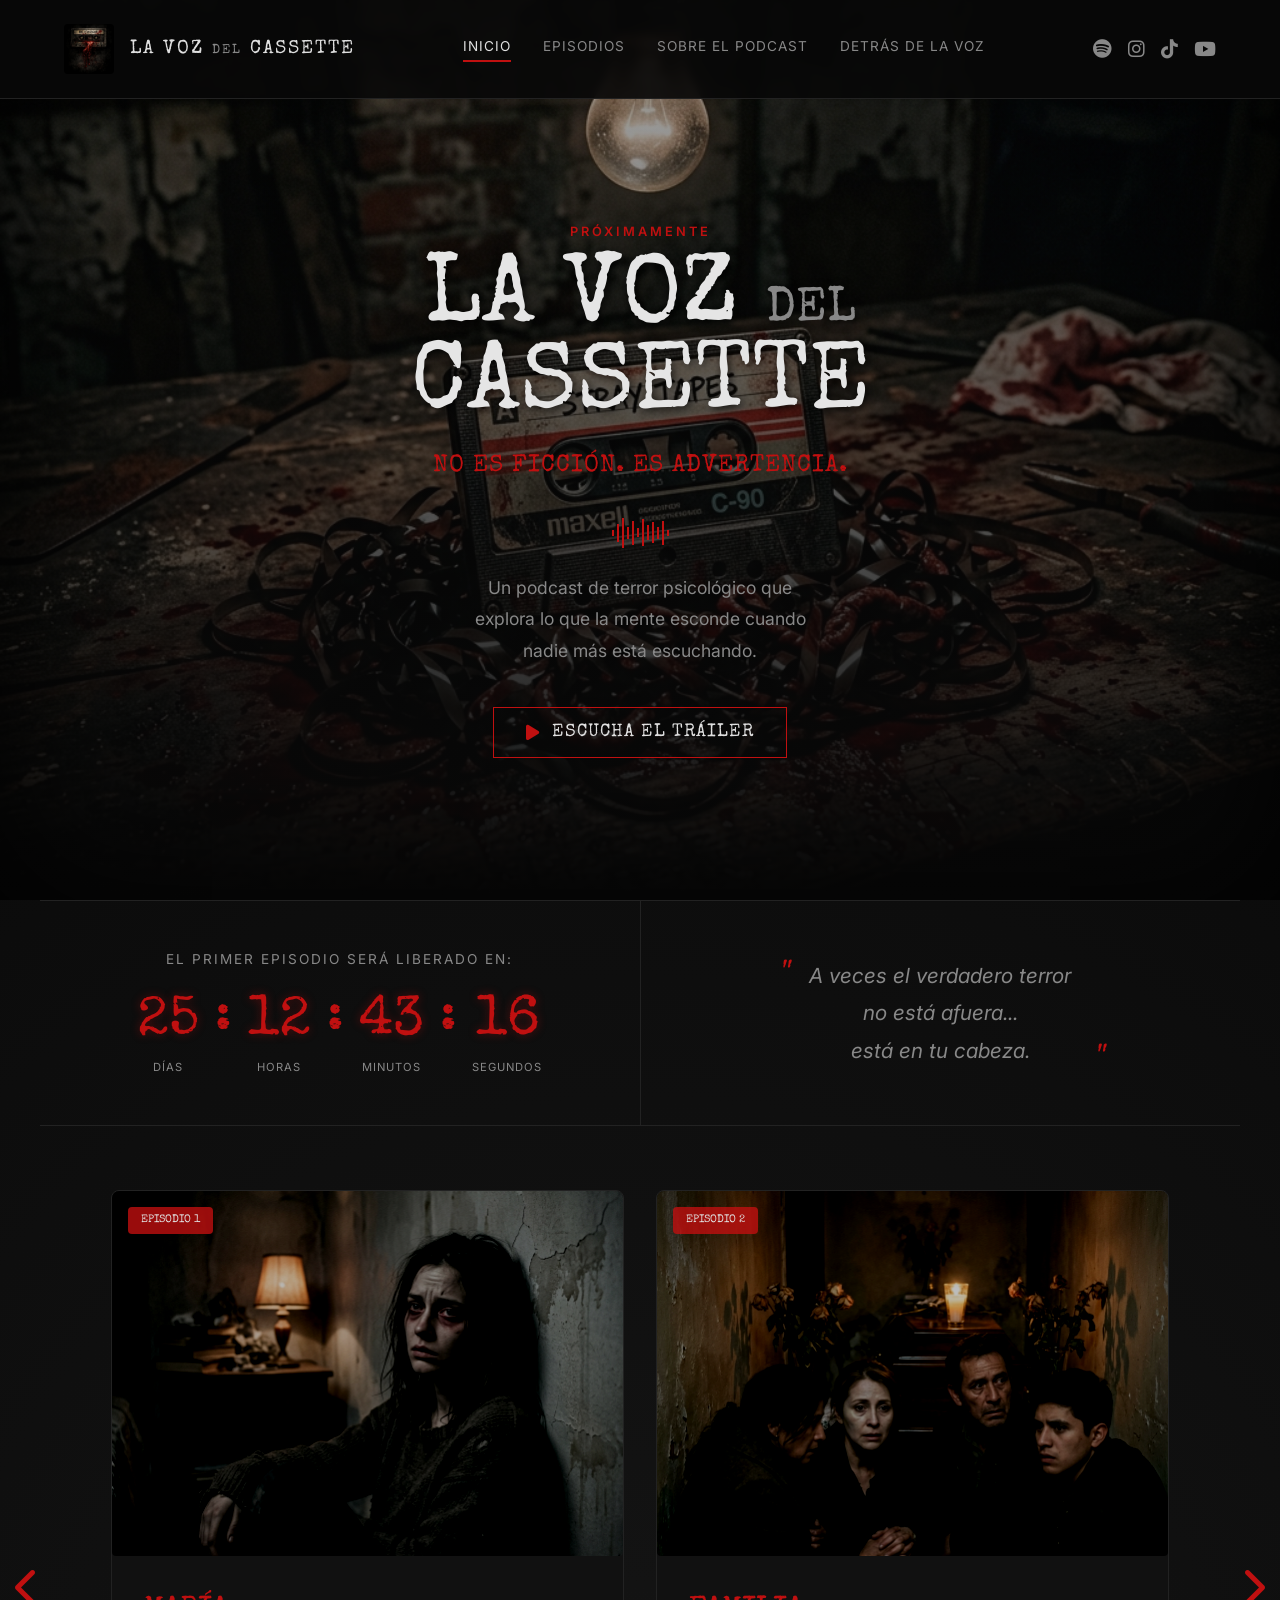
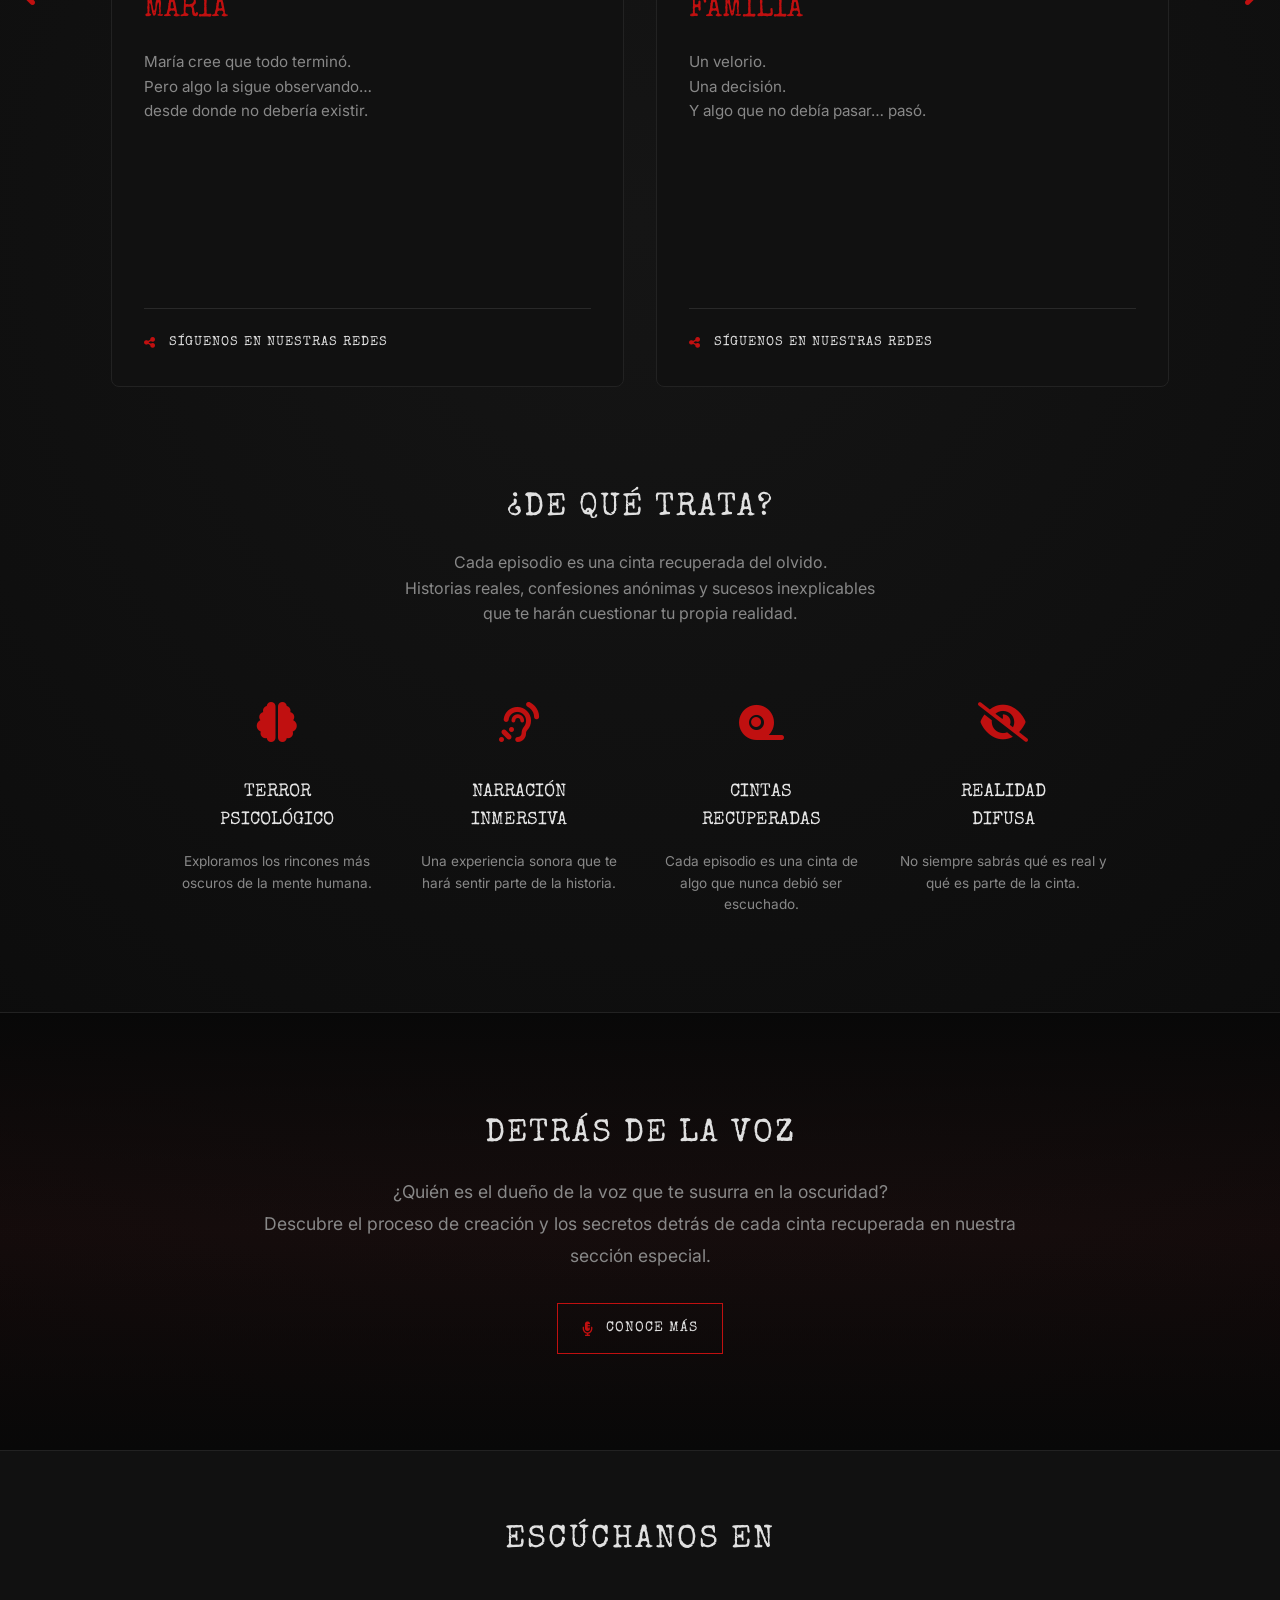
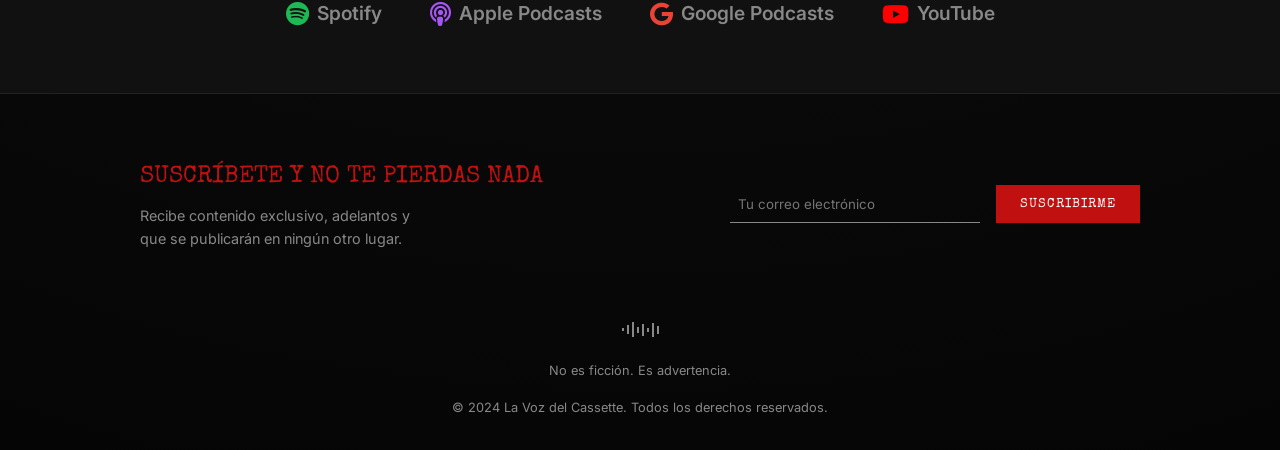
==== index.html @ a298f51f "Add files via upload" ====
<!DOCTYPE html>
<html lang="es">
<head>
    <meta charset="UTF-8">
    <meta name="viewport" content="width=device-width, initial-scale=1.0">
    <title>La Voz del Cassette | Podcast de Terror</title>
    <meta name="description" content="Un podcast de terror psicológico que explora lo que la mente esconde cuando nadie más está escuchando. No es ficción. Es advertencia.">
    <!-- Fonts -->
    <link rel="preconnect" href="https://fonts.googleapis.com">
    <link rel="preconnect" href="https://fonts.gstatic.com" crossorigin>
    <link href="https://fonts.googleapis.com/css2?family=Inter:wght@300;400;600&family=Special+Elite&display=swap" rel="stylesheet">
    <!-- Icons -->
    <link rel="stylesheet" href="https://cdnjs.cloudflare.com/ajax/libs/font-awesome/6.4.0/css/all.min.css">
    <!-- CSS -->
    <link rel="stylesheet" href="styles.css">
</head>
<body>

    <header class="navbar">
        <div class="logo">
            <a href="index.html" class="logo-link">
                <img src="assets/images/logo_cassette.jpg" alt="La Voz del Cassette Icon" class="logo-image">
                <div class="logo-text">
                    <h1>LA VOZ <span>DEL</span> CASSETTE</h1>
                </div>
            </a>
        </div>
        
        <nav class="nav-links">
            <a href="index.html" class="active">INICIO</a>
            <a href="episodios.html">EPISODIOS</a>
            <a href="sobre-el-podcast.html">SOBRE EL PODCAST</a>
            <a href="detras-de-la-voz.html">DETRÁS DE LA VOZ</a>
        </nav>

        <div class="menu-toggle" id="mobile-menu">
            <i class="fa-solid fa-bars"></i>
        </div>

        <div class="social-icons">
            <a href="#"><i class="fa-brands fa-spotify"></i></a>
            <a href="#"><i class="fa-brands fa-instagram"></i></a>
            <a href="#"><i class="fa-brands fa-tiktok"></i></a>
            <a href="#"><i class="fa-brands fa-youtube"></i></a>
        </div>
    </header>

    <main>
        <section id="inicio" class="hero">
            <div class="hero-content">
                <span class="proximamente">PRÓXIMAMENTE</span>
                <h2 class="hero-title">LA VOZ <span>DEL</span><br>CASSETTE</h2>
                <h3 class="hero-subtitle">No es ficción. Es advertencia.</h3>
                <div class="audio-wave">
                    <span></span><span></span><span></span><span></span><span></span><span></span><span></span><span></span><span></span><span></span><span></span><span></span>
                </div>
                <p class="hero-desc">Un podcast de terror psicológico que<br>explora lo que la mente esconde cuando<br>nadie más está escuchando.</p>
                <button class="cta-btn primary-btn">
                    <i class="fa-solid fa-play"></i> ESCUCHA EL TRÁILER
                </button>
            </div>
        </section>

        <section id="countdown" class="info-band">
            <div class="countdown-container">
                <h4>EL PRIMER EPISODIO SERÁ LIBERADO EN:</h4>
                <div class="timer" id="timer">
                    <div class="time-box">
                        <span id="days">25</span>
                        <label>DÍAS</label>
                    </div>
                    <span class="colon">:</span>
                    <div class="time-box">
                        <span id="hours">12</span>
                        <label>HORAS</label>
                    </div>
                    <span class="colon">:</span>
                    <div class="time-box">
                        <span id="minutes">43</span>
                        <label>MINUTOS</label>
                    </div>
                    <span class="colon">:</span>
                    <div class="time-box">
                        <span id="seconds">19</span>
                        <label>SEGUNDOS</label>
                    </div>
                </div>
            </div>
            <div class="quote-container">
                <blockquote>
                    <span class="quote-mark open">"</span>
                    A veces el verdadero terror<br>no está afuera...<br>está en tu cabeza.
                    <span class="quote-mark close">"</span>
                </blockquote>
            </div>
        </section>

        <section id="episodios" class="episodes-navigation-wrapper" style="position: relative; max-width: 1250px; margin: 4rem auto; padding: 0 4rem;">
            <!-- Flecha Izquierda -->
            <button class="nav-arrow left" style="position: absolute; left: 0; top: 50%; transform: translateY(-50%); background: transparent; border: none; color: var(--accent-red); font-size: 2.5rem; cursor: pointer; z-index: 10; transition: color 0.3s ease;">
                <i class="fa-solid fa-chevron-left"></i>
            </button>

            <div class="episodes-showcase" style="display: grid; grid-template-columns: repeat(2, 1fr); gap: 2rem; width: 100%;">
                <!-- Episodio 1 -->
                <div class="episode-card-index" style="background: var(--bg-panel); border: 1px solid var(--border-color); border-radius: 8px; overflow: hidden; display: flex; flex-direction: column; transition: all 0.3s ease;">
                    <div class="story-image" style="height: 300px; width: 100%; position: relative;">
                        <img src="assets/images/maria.png" alt="María - Episodio 1" style="width: 100%; height: 100%; object-fit: cover;">
                        <div style="position: absolute; top: 1rem; left: 1rem; background: rgba(192, 16, 16, 0.8); padding: 0.3rem 0.8rem; border-radius: 4px; font-size: 0.7rem; font-family: var(--font-heading);">EPISODIO 1</div>
                    </div>
                    <div class="story-text" style="padding: 2rem; flex-grow: 1; display: flex; flex-direction: column;">
                        <h3 style="color: var(--accent-red); font-size: 1.8rem; margin-bottom: 1rem;">MARÍA</h3>
                        <p style="color: var(--text-muted); font-size: 0.95rem; line-height: 1.6; margin-bottom: 2rem;">María cree que todo terminó.<br>Pero algo la sigue observando…<br>desde donde no debería existir.</p>
                        
                        <div style="margin-top: auto; border-top: 1px solid rgba(255,255,255,0.1); padding-top: 1.5rem;">
                            <a href="#" class="social-cta" style="display: flex; align-items: center; gap: 0.8rem; color: var(--text-main); font-family: var(--font-heading); font-size: 0.8rem; letter-spacing: 1px;">
                                <i class="fa-solid fa-share-nodes" style="color: var(--accent-red);"></i> SÍGUENOS EN NUESTRAS REDES
                            </a>
                        </div>
                    </div>
                </div>
                
                <!-- Episodio 2 -->
                <div class="episode-card-index" style="background: var(--bg-panel); border: 1px solid var(--border-color); border-radius: 8px; overflow: hidden; display: flex; flex-direction: column; transition: all 0.3s ease;">
                    <div class="story-image" style="height: 300px; width: 100%; position: relative;">
                        <img src="assets/images/familia.png" alt="Familia - Episodio 2" style="width: 100%; height: 100%; object-fit: cover;">
                        <div style="position: absolute; top: 1rem; left: 1rem; background: rgba(192, 16, 16, 0.8); padding: 0.3rem 0.8rem; border-radius: 4px; font-size: 0.7rem; font-family: var(--font-heading);">EPISODIO 2</div>
                    </div>
                    <div class="story-text" style="padding: 2rem; flex-grow: 1; display: flex; flex-direction: column;">
                        <h3 style="color: var(--accent-red); font-size: 1.8rem; margin-bottom: 1rem;">FAMILIA</h3>
                        <p style="color: var(--text-muted); font-size: 0.95rem; line-height: 1.6; margin-bottom: 2rem;">Un velorio.<br>Una decisión.<br>Y algo que no debía pasar… pasó.</p>
                        
                        <div style="margin-top: auto; border-top: 1px solid rgba(255,255,255,0.1); padding-top: 1.5rem;">
                            <a href="#" class="social-cta" style="display: flex; align-items: center; gap: 0.8rem; color: var(--text-main); font-family: var(--font-heading); font-size: 0.8rem; letter-spacing: 1px;">
                                <i class="fa-solid fa-share-nodes" style="color: var(--accent-red);"></i> SÍGUENOS EN NUESTRAS REDES
                            </a>
                        </div>
                    </div>
                </div>
            </div>

            <!-- Flecha Derecha -->
            <button class="nav-arrow right" style="position: absolute; right: 0; top: 50%; transform: translateY(-50%); background: transparent; border: none; color: var(--accent-red); font-size: 2.5rem; cursor: pointer; z-index: 10; transition: color 0.3s ease;">
                <i class="fa-solid fa-chevron-right"></i>
            </button>
        </section>

        <section id="sobre" class="features">
            <h3 class="section-title">¿DE QUÉ TRATA?</h3>
            <p class="section-desc">Cada episodio es una cinta recuperada del olvido.<br>Historias reales, confesiones anónimas y sucesos inexplicables<br>que te harán cuestionar tu propia realidad.</p>
            
            <div class="features-grid">
                <div class="feature-item">
                    <div class="feature-icon"><i class="fa-solid fa-brain"></i></div>
                    <h4>TERROR<br>PSICOLÓGICO</h4>
                    <p>Exploramos los rincones más oscuros de la mente humana.</p>
                </div>
                <div class="feature-item">
                    <div class="feature-icon"><i class="fa-solid fa-ear-listen"></i></div>
                    <h4>NARRACIÓN<br>INMERSIVA</h4>
                    <p>Una experiencia sonora que te hará sentir parte de la historia.</p>
                </div>
                <div class="feature-item">
                    <div class="feature-icon"><i class="fa-solid fa-tape"></i></div>
                    <h4>CINTAS<br>RECUPERADAS</h4>
                    <p>Cada episodio es una cinta de algo que nunca debió ser escuchado.</p>
                </div>
                <div class="feature-item">
                    <div class="feature-icon"><i class="fa-solid fa-eye-slash"></i></div>
                    <h4>REALIDAD<br>DIFUSA</h4>
                    <p>No siempre sabrás qué es real y qué es parte de la cinta.</p>
                </div>
            </div>
        </section>

        <section id="detras" class="behind-the-voice">
            <div class="behind-content">
                <h3 class="section-title">DETRÁS DE LA VOZ</h3>
                <p>¿Quién es el dueño de la voz que te susurra en la oscuridad?<br>Descubre el proceso de creación y los secretos detrás de cada cinta recuperada en nuestra sección especial.</p>
                <a href="detras-de-la-voz.html" class="cta-btn secondary-btn" style="margin-top: 2rem;">
                    <i class="fa-solid fa-microphone-lines"></i> CONOCE MÁS
                </a>
            </div>
        </section>

        <section class="platforms">
            <h3 class="section-title">ESCÚCHANOS EN</h3>
            <div class="platform-logos">
                <div class="platform"><i class="fa-brands fa-spotify" style="color: #1DB954;"></i> Spotify</div>
                <div class="platform"><i class="fa-solid fa-podcast" style="color: #a855f7;"></i> Apple Podcasts</div>
                <div class="platform"><i class="fa-brands fa-google" style="color: #ea4335;"></i> Google Podcasts</div>
                <div class="platform"><i class="fa-brands fa-youtube" style="color: #FF0000;"></i> YouTube</div>
            </div>
        </section>
    </main>

    <footer>
        <div class="subscribe-section">
            <div class="subscribe-text">
                <h3>SUSCRÍBETE Y NO TE PIERDAS NADA</h3>
                <p>Recibe contenido exclusivo, adelantos y<br>que se publicarán en ningún otro lugar.</p>
            </div>
            <form class="subscribe-form" onsubmit="event.preventDefault();">
                <input type="email" placeholder="Tu correo electrónico" required>
                <button type="submit">SUSCRIBIRME</button>
            </form>
        </div>
        <div class="footer-bottom">
            <div class="audio-wave small">
                <span></span><span></span><span></span><span></span><span></span><span></span><span></span><span></span>
            </div>
            <p>No es ficción. Es advertencia.</p>
            <p class="copyright">&copy; 2024 La Voz del Cassette. Todos los derechos reservados.</p>
        </div>
    </footer>

    <script src="script.js"></script>
</body>
</html>
---- styles.css ----
:root {
    --bg-dark: #080808;
    --bg-darker: #050505;
    --bg-panel: #111111;
    --text-main: #e0e0e0;
    --text-muted: #888888;
    --accent-red: #c01010;
    --accent-red-hover: #900a0a;
    --border-color: #222222;
    --font-body: 'Inter', sans-serif;
    --font-heading: 'Special Elite', cursive;
}

* {
    margin: 0;
    padding: 0;
    box-sizing: border-box;
}

body {
    background-color: var(--bg-dark);
    color: var(--text-main);
    font-family: var(--font-body);
    line-height: 1.6;
    overflow-x: hidden;
    /* subtle noise texture fallback if image fails */
    background-image: radial-gradient(circle at 50% 50%, #151515 0%, #050505 100%);
}

/* Typography */
h1, h2, h3, h4, h5 {
    font-family: var(--font-heading);
    font-weight: normal;
    text-transform: uppercase;
}

a {
    text-decoration: none;
    color: inherit;
    transition: color 0.3s ease;
}

/* Navbar */
.navbar {
    display: flex;
    justify-content: space-between;
    align-items: center;
    padding: 1.5rem 4rem;
    background: rgba(8, 8, 8, 0.9);
    backdrop-filter: blur(5px);
    position: fixed;
    width: 100%;
    top: 0;
    z-index: 100;
    border-bottom: 1px solid var(--border-color);
}

.logo {
    display: flex;
    align-items: center;
}

.logo-link {
    display: flex;
    align-items: center;
    gap: 1rem;
}

.logo-image {
    height: 50px;
    width: auto;
    object-fit: contain;
    transition: transform 0.3s ease;
    border-radius: 4px; /* Optional: smooth edges */
}

.logo-image:hover {
    transform: scale(1.05);
}

.logo-text h1 {
    font-size: 1.2rem;
    letter-spacing: 2px;
    margin: 0;
    color: var(--text-main);
}

.logo-text h1 span {
    font-size: 0.8rem;
    color: var(--text-muted);
}

.nav-links {
    display: flex;
    gap: 2rem;
}

.nav-links a {
    font-size: 0.85rem;
    letter-spacing: 1px;
    color: var(--text-muted);
}

.nav-links a:hover, .nav-links a.active {
    color: var(--text-main);
}

.nav-links a.active {
    border-bottom: 2px solid var(--accent-red);
    padding-bottom: 0.2rem;
}

.social-icons {
    display: flex;
    gap: 1rem;
}

.social-icons a {
    color: var(--text-muted);
    font-size: 1.2rem;
}

.social-icons a:hover {
    color: var(--text-main);
}

/* Hero Section */
.hero {
    height: 100vh;
    display: flex;
    align-items: center;
    justify-content: center;
    text-align: center;
    position: relative;
    padding-top: 80px;
    background-image: linear-gradient(to bottom, rgba(8,8,8,0.3) 0%, rgba(8,8,8,1) 100%), url('assets/images/hero_bg.png');
    background-size: cover;
    background-position: center;
    background-repeat: no-repeat;
}

.hero::after {
    /* Vignette effect */
    content: '';
    position: absolute;
    top: 0; left: 0; right: 0; bottom: 0;
    box-shadow: inset 0 0 150px rgba(0,0,0,0.9);
    pointer-events: none;
}

.hero-content {
    position: relative;
    z-index: 10;
    max-width: 800px;
    padding: 2rem;
}

.proximamente {
    color: var(--accent-red);
    font-family: var(--font-body);
    font-size: 0.8rem;
    letter-spacing: 3px;
    font-weight: 600;
    margin-bottom: 1rem;
    display: block;
}

.hero-title {
    font-size: 6rem;
    line-height: 0.9;
    margin-bottom: 1rem;
    text-shadow: 2px 2px 10px rgba(0,0,0,0.8);
    color: #e5e5e5;
}

.hero-title span {
    font-size: 3rem;
    color: var(--text-muted);
}

.hero-subtitle {
    font-size: 1.5rem;
    color: var(--accent-red);
    margin-bottom: 2rem;
    letter-spacing: 1px;
}

.hero-desc {
    color: var(--text-muted);
    margin-bottom: 2.5rem;
    font-size: 1.1rem;
    line-height: 1.8;
}

.cta-btn {
    background-color: transparent;
    color: var(--text-main);
    border: 1px solid var(--accent-red);
    padding: 1rem 2rem;
    font-family: var(--font-heading);
    font-size: 1.1rem;
    letter-spacing: 1px;
    cursor: pointer;
    transition: all 0.3s ease;
    display: inline-flex;
    align-items: center;
    gap: 0.8rem;
}

.cta-btn i {
    color: var(--accent-red);
}

.cta-btn:hover {
    background-color: rgba(192, 16, 16, 0.1);
    box-shadow: 0 0 15px rgba(192, 16, 16, 0.3);
}

.audio-wave {
    display: flex;
    justify-content: center;
    align-items: center;
    gap: 3px;
    margin: 1.5rem 0;
    height: 30px;
}

.audio-wave span {
    display: block;
    width: 2px;
    height: 100%;
    background-color: var(--accent-red);
    animation: wave 1.2s ease-in-out infinite alternate;
}

.audio-wave.small {
    height: 15px;
    margin: 0.5rem 0;
}

.audio-wave.small span {
    background-color: var(--text-muted);
}

.audio-wave span:nth-child(1) { height: 20%; animation-delay: 0.0s; }
.audio-wave span:nth-child(2) { height: 60%; animation-delay: 0.1s; }
.audio-wave span:nth-child(3) { height: 100%; animation-delay: 0.2s; }
.audio-wave span:nth-child(4) { height: 40%; animation-delay: 0.3s; }
.audio-wave span:nth-child(5) { height: 80%; animation-delay: 0.4s; }
.audio-wave span:nth-child(6) { height: 30%; animation-delay: 0.5s; }
.audio-wave span:nth-child(7) { height: 90%; animation-delay: 0.6s; }
.audio-wave span:nth-child(8) { height: 50%; animation-delay: 0.7s; }
.audio-wave span:nth-child(9) { height: 70%; animation-delay: 0.8s; }
.audio-wave span:nth-child(10) { height: 40%; animation-delay: 0.9s; }
.audio-wave span:nth-child(11) { height: 80%; animation-delay: 1.0s; }
.audio-wave span:nth-child(12) { height: 20%; animation-delay: 1.1s; }

@keyframes wave {
    0% { transform: scaleY(0.2); }
    100% { transform: scaleY(1); }
}

/* Info Band (Countdown & Quote) */
.info-band {
    display: flex;
    border-top: 1px solid var(--border-color);
    border-bottom: 1px solid var(--border-color);
    max-width: 1200px;
    margin: 0 auto;
}

.countdown-container, .quote-container {
    flex: 1;
    padding: 3rem;
    display: flex;
    flex-direction: column;
    justify-content: center;
    align-items: center;
}

.countdown-container {
    border-right: 1px solid var(--border-color);
}

.countdown-container h4 {
    color: var(--text-muted);
    font-family: var(--font-body);
    font-size: 0.85rem;
    letter-spacing: 2px;
    margin-bottom: 1.5rem;
}

.timer {
    display: flex;
    align-items: flex-start;
    gap: 1rem;
    color: var(--accent-red);
}

.time-box {
    display: flex;
    flex-direction: column;
    align-items: center;
}

.time-box span {
    font-family: var(--font-heading);
    font-size: 3.5rem;
    line-height: 1;
    text-shadow: 0 0 10px rgba(192, 16, 16, 0.4);
}

.time-box label {
    font-family: var(--font-body);
    font-size: 0.7rem;
    color: var(--text-muted);
    letter-spacing: 1px;
    margin-top: 0.5rem;
}

.colon {
    font-size: 3rem;
    line-height: 1;
    font-family: var(--font-heading);
}

.quote-container blockquote {
    text-align: center;
    font-size: 1.3rem;
    line-height: 1.8;
    color: var(--text-muted);
    position: relative;
    padding: 0 2rem;
    font-style: italic;
}

.quote-mark {
    color: var(--accent-red);
    font-family: var(--font-heading);
    font-size: 2rem;
    position: absolute;
}

.quote-mark.open { top: -10px; left: 0; }
.quote-mark.close { bottom: -20px; right: 0; }

/* Episodes Showcase */
.episodes-showcase {
    display: flex;
    max-width: 1200px;
    margin: 4rem auto;
    gap: 2rem;
    padding: 0 2rem;
}

.story-preview, .episode-details {
    background: var(--bg-panel);
    border: 1px solid var(--border-color);
    padding: 2rem;
    border-radius: 4px;
}

.story-preview {
    flex: 6;
    display: flex;
    gap: 2rem;
}

.story-preview.reverse {
    flex-direction: row-reverse;
}

.story-text {
    flex: 1;
}

.story-text h5, .episode-details h5 {
    color: var(--text-muted);
    font-family: var(--font-body);
    font-size: 0.8rem;
    letter-spacing: 2px;
    margin-bottom: 0.5rem;
}

.story-text h3 {
    color: var(--accent-red);
    font-size: 2rem;
    margin-bottom: 1rem;
}

.story-text p, .episode-details p {
    color: var(--text-muted);
    font-size: 0.95rem;
}

.story-image {
    flex: 1;
    border-radius: 4px;
    overflow: hidden;
    position: relative;
}

.story-image img {
    width: 100%;
    height: 100%;
    object-fit: cover;
    filter: brightness(0.7) contrast(1.2);
    transition: filter 0.3s ease;
}

.story-image:hover img {
    filter: brightness(0.9) contrast(1.2);
}

.episode-details {
    flex: 4;
    display: flex;
    flex-direction: column;
    justify-content: center;
}

.episode-details h3 {
    font-size: 1.8rem;
    margin-bottom: 1rem;
    color: #e5e5e5;
}

.episode-details p {
    margin-bottom: 2rem;
}

.secondary-btn {
    align-self: flex-start;
    padding: 0.8rem 1.5rem;
    font-size: 0.9rem;
}

/* Features */
.features {
    text-align: center;
    max-width: 1000px;
    margin: 6rem auto;
    padding: 0 2rem;
}

.section-title {
    font-size: 2rem;
    margin-bottom: 1rem;
    letter-spacing: 2px;
}

.section-desc {
    color: var(--text-muted);
    margin-bottom: 4rem;
}

.features-grid {
    display: grid;
    grid-template-columns: repeat(4, 1fr);
    gap: 2rem;
}

.feature-item {
    display: flex;
    flex-direction: column;
    align-items: center;
}

.feature-icon {
    font-size: 2.5rem;
    color: var(--accent-red);
    margin-bottom: 1.5rem;
}

.feature-item h4 {
    font-size: 1.1rem;
    margin-bottom: 1rem;
    color: #e5e5e5;
}

.feature-item p {
    font-size: 0.85rem;
    color: var(--text-muted);
}

/* Behind the Voice */
.behind-the-voice {
    text-align: center;
    padding: 6rem 2rem;
    background-image: linear-gradient(to bottom, rgba(8,8,8,1) 0%, rgba(192, 16, 16, 0.05) 50%, rgba(8,8,8,1) 100%);
    border-top: 1px solid var(--border-color);
}
.behind-content {
    max-width: 800px;
    margin: 0 auto;
}
.behind-content p {
    color: var(--text-muted);
    font-size: 1.1rem;
    line-height: 1.8;
}

/* Platforms */
.platforms {
    text-align: center;
    padding: 4rem 2rem;
    border-top: 1px solid var(--border-color);
    border-bottom: 1px solid var(--border-color);
    background-color: var(--bg-panel);
}

.platform-logos {
    display: flex;
    justify-content: center;
    gap: 3rem;
    margin-top: 2rem;
    flex-wrap: wrap;
}

.platform {
    display: flex;
    align-items: center;
    gap: 0.5rem;
    font-size: 1.2rem;
    font-family: var(--font-body);
    font-weight: 600;
    color: var(--text-muted);
    transition: color 0.3s ease;
}

.platform i {
    font-size: 1.5rem;
}

.platform:hover {
    color: var(--text-main);
}

/* Footer */
footer {
    padding: 4rem 2rem 2rem;
    text-align: center;
}

.subscribe-section {
    display: flex;
    justify-content: space-between;
    align-items: center;
    max-width: 1000px;
    margin: 0 auto 4rem;
    text-align: left;
}

.subscribe-text h3 {
    color: var(--accent-red);
    font-size: 1.5rem;
    margin-bottom: 0.5rem;
}

.subscribe-text p {
    color: var(--text-muted);
    font-size: 0.9rem;
}

.subscribe-form {
    display: flex;
    gap: 1rem;
}

.subscribe-form input {
    background: transparent;
    border: none;
    border-bottom: 1px solid var(--text-muted);
    color: var(--text-main);
    padding: 0.5rem;
    width: 250px;
    font-family: var(--font-body);
    outline: none;
}

.subscribe-form input:focus {
    border-bottom-color: var(--accent-red);
}

.subscribe-form button {
    background: var(--accent-red);
    color: #fff;
    border: none;
    padding: 0.8rem 1.5rem;
    font-family: var(--font-heading);
    letter-spacing: 1px;
    cursor: pointer;
    transition: background 0.3s ease;
}

.subscribe-form button:hover {
    background: var(--accent-red-hover);
}

.footer-bottom {
    display: flex;
    flex-direction: column;
    align-items: center;
    gap: 1rem;
    color: var(--text-muted);
    font-size: 0.8rem;
}

/* Responsive Design */
@media (max-width: 992px) {
    .subscribe-section {
        flex-direction: column;
        text-align: center;
        gap: 2rem;
    }
    .subscribe-text {
        text-align: center;
    }
    .subscribe-form {
        width: 100%;
        flex-direction: column;
        align-items: center;
    }
    .subscribe-form input {
        width: 100%;
        max-width: 400px;
    }
}

@media (max-width: 1100px) {
    .hero-title {
        font-size: 5rem;
    }
    .info-band {
        flex-direction: column;
    }
    .countdown-container {
        border-right: none;
        border-bottom: 1px solid var(--border-color);
    }
}

@media (max-width: 992px) {
    .navbar {
        padding: 1rem 2rem;
    }
    .features-grid {
        grid-template-columns: repeat(2, 1fr);
    }
    .subscribe-section {
        flex-direction: column;
        text-align: center;
        gap: 2rem;
    }
    .subscribe-form {
        width: 100%;
        justify-content: center;
    }
}

@media (max-width: 768px) {
    /* Mobile Menu Toggle */
    .menu-toggle {
        display: block !important;
        font-size: 1.5rem;
        color: var(--text-main);
        cursor: pointer;
    }

    .nav-links {
        position: fixed;
        top: 80px;
        left: -100%;
        width: 100%;
        height: calc(100vh - 80px);
        background: var(--bg-darker);
        flex-direction: column;
        align-items: center;
        padding-top: 4rem;
        transition: 0.4s ease;
        z-index: 99;
        border-top: 1px solid var(--border-color);
    }

    .nav-links.active {
        left: 0;
    }

    .social-icons {
        display: none; /* Hide in navbar on mobile */
    }

    .hero-title {
        font-size: 3.5rem;
    }

    .hero-subtitle {
        font-size: 1.2rem;
    }

    .timer {
        gap: 0.5rem;
    }

    .time-box span {
        font-size: 2.5rem;
    }

    .features-grid {
        grid-template-columns: 1fr;
    }

    .episodes-showcase {
        grid-template-columns: 1fr !important;
    }

    .about-container {
        gap: 2rem !important;
    }

    .about-text {
        padding: 1.5rem !important;
    }
    
    .nav-arrow {
        display: none !important;
    }

    .episodes-navigation-wrapper {
        padding: 0 1rem !important;
    }
}

/* Base Hamburger Visibility */
.menu-toggle {
    display: none;
}
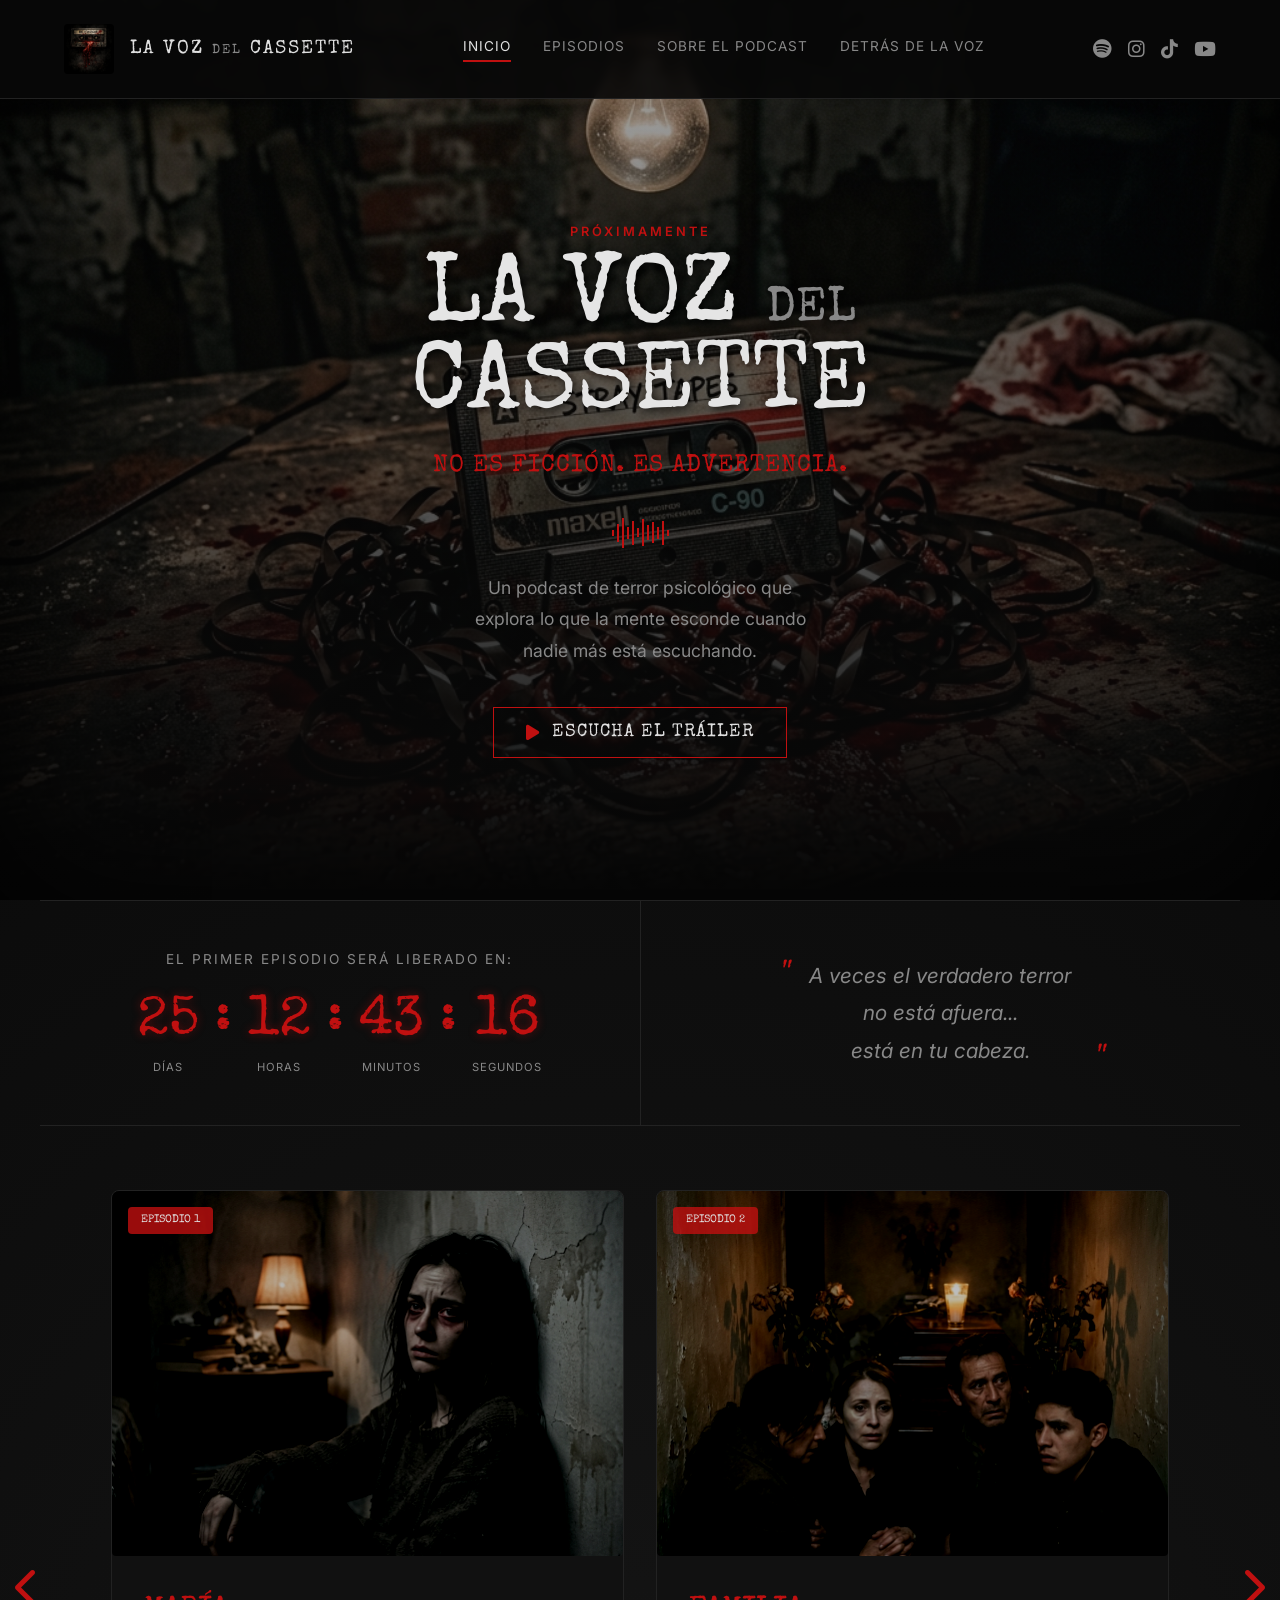
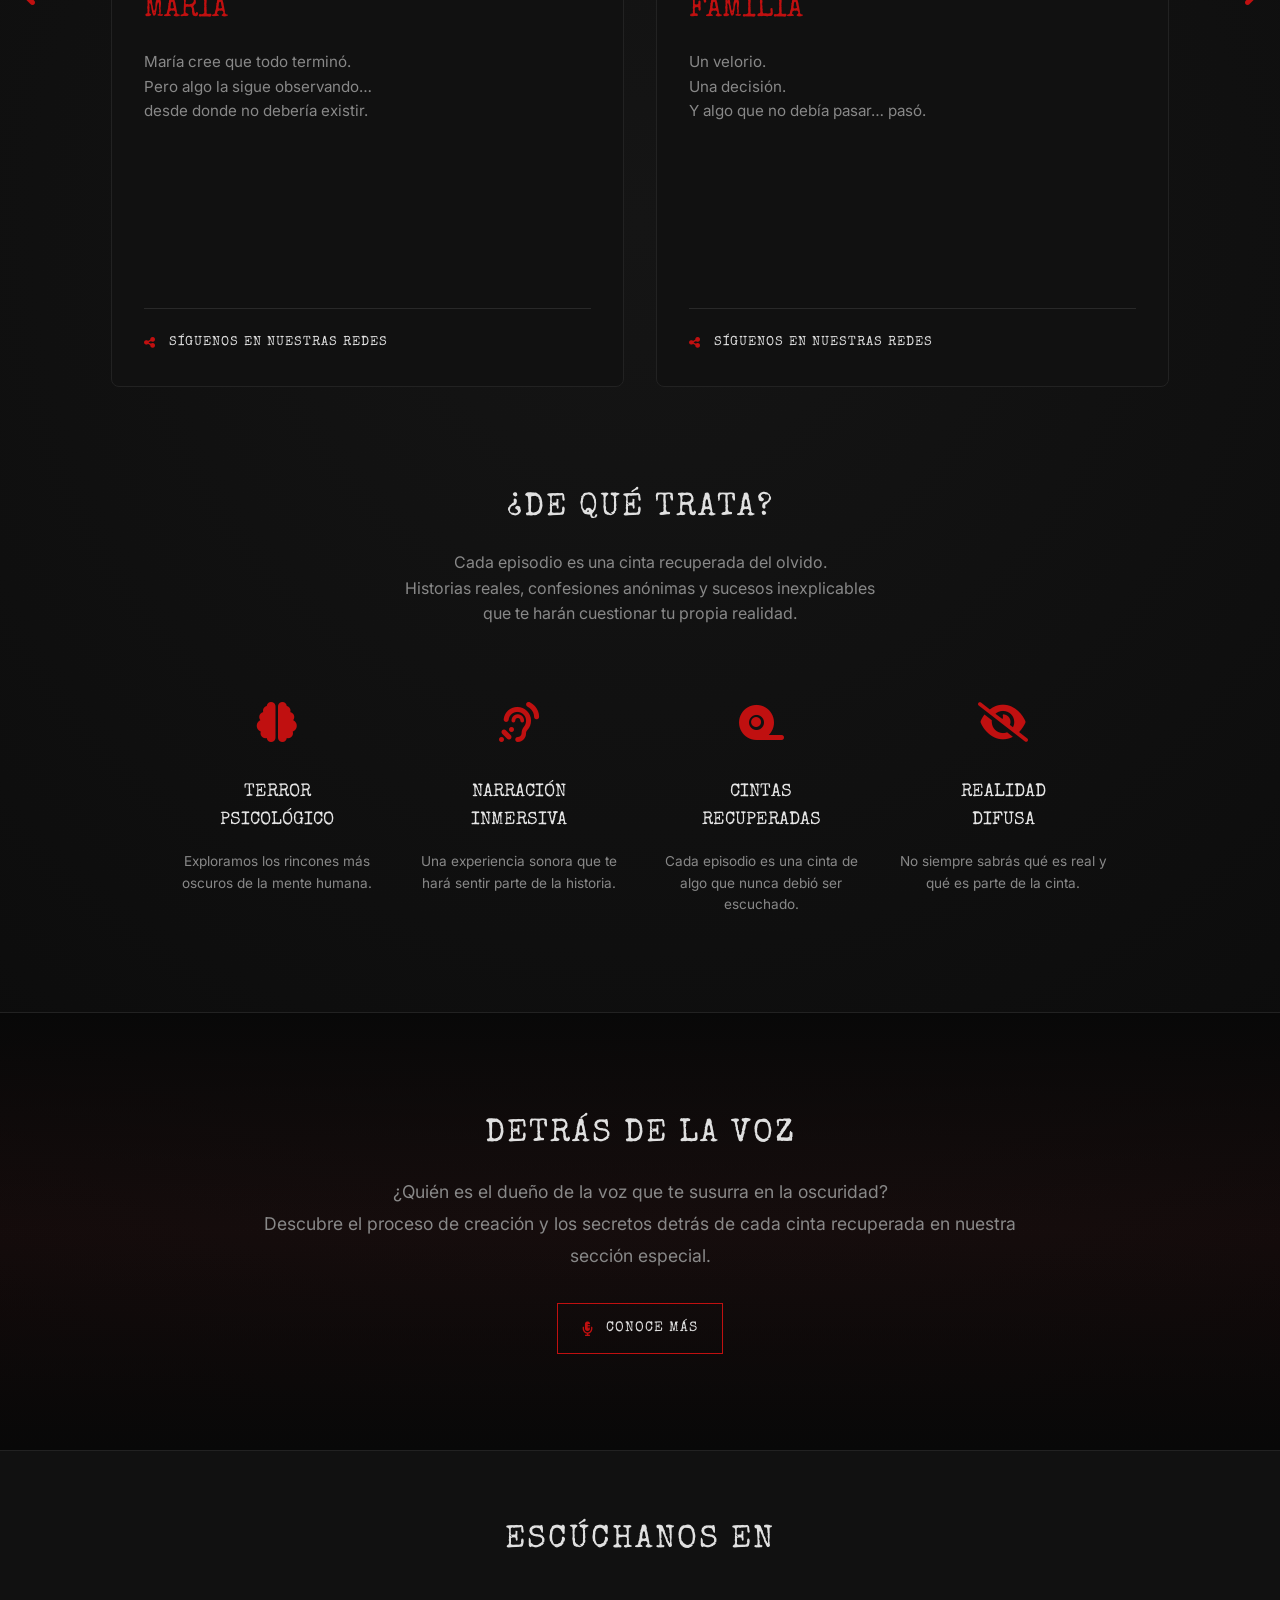
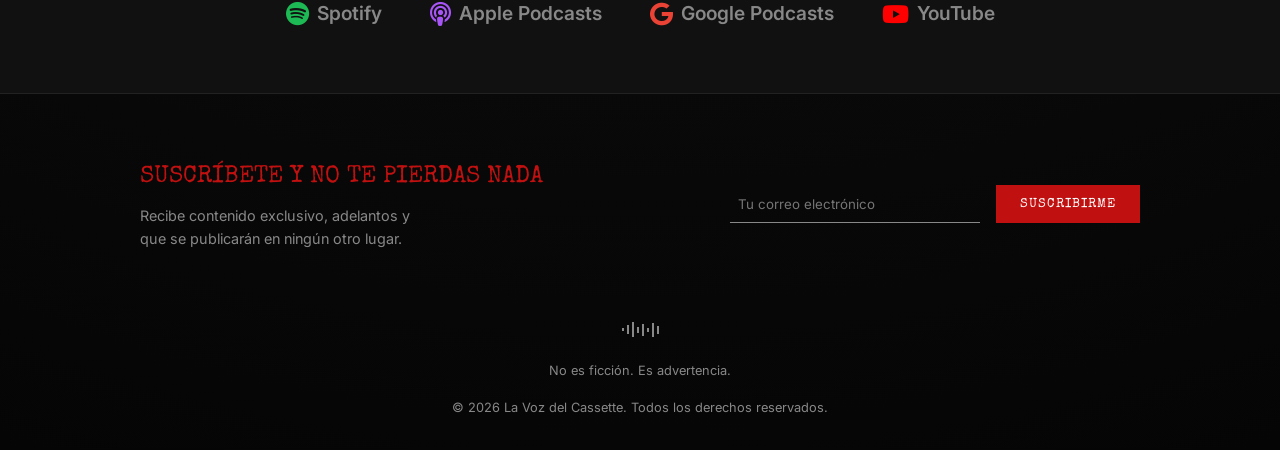
==== commit d9709211: "Add files via upload" ====
--- a/index.html
+++ b/index.html
@@ -210,7 +210,7 @@
                 <span></span><span></span><span></span><span></span><span></span><span></span><span></span><span></span>
             </div>
             <p>No es ficción. Es advertencia.</p>
-            <p class="copyright">&copy; 2024 La Voz del Cassette. Todos los derechos reservados.</p>
+            <p class="copyright">&copy; 2026 La Voz del Cassette. Todos los derechos reservados.</p>
         </div>
     </footer>
 
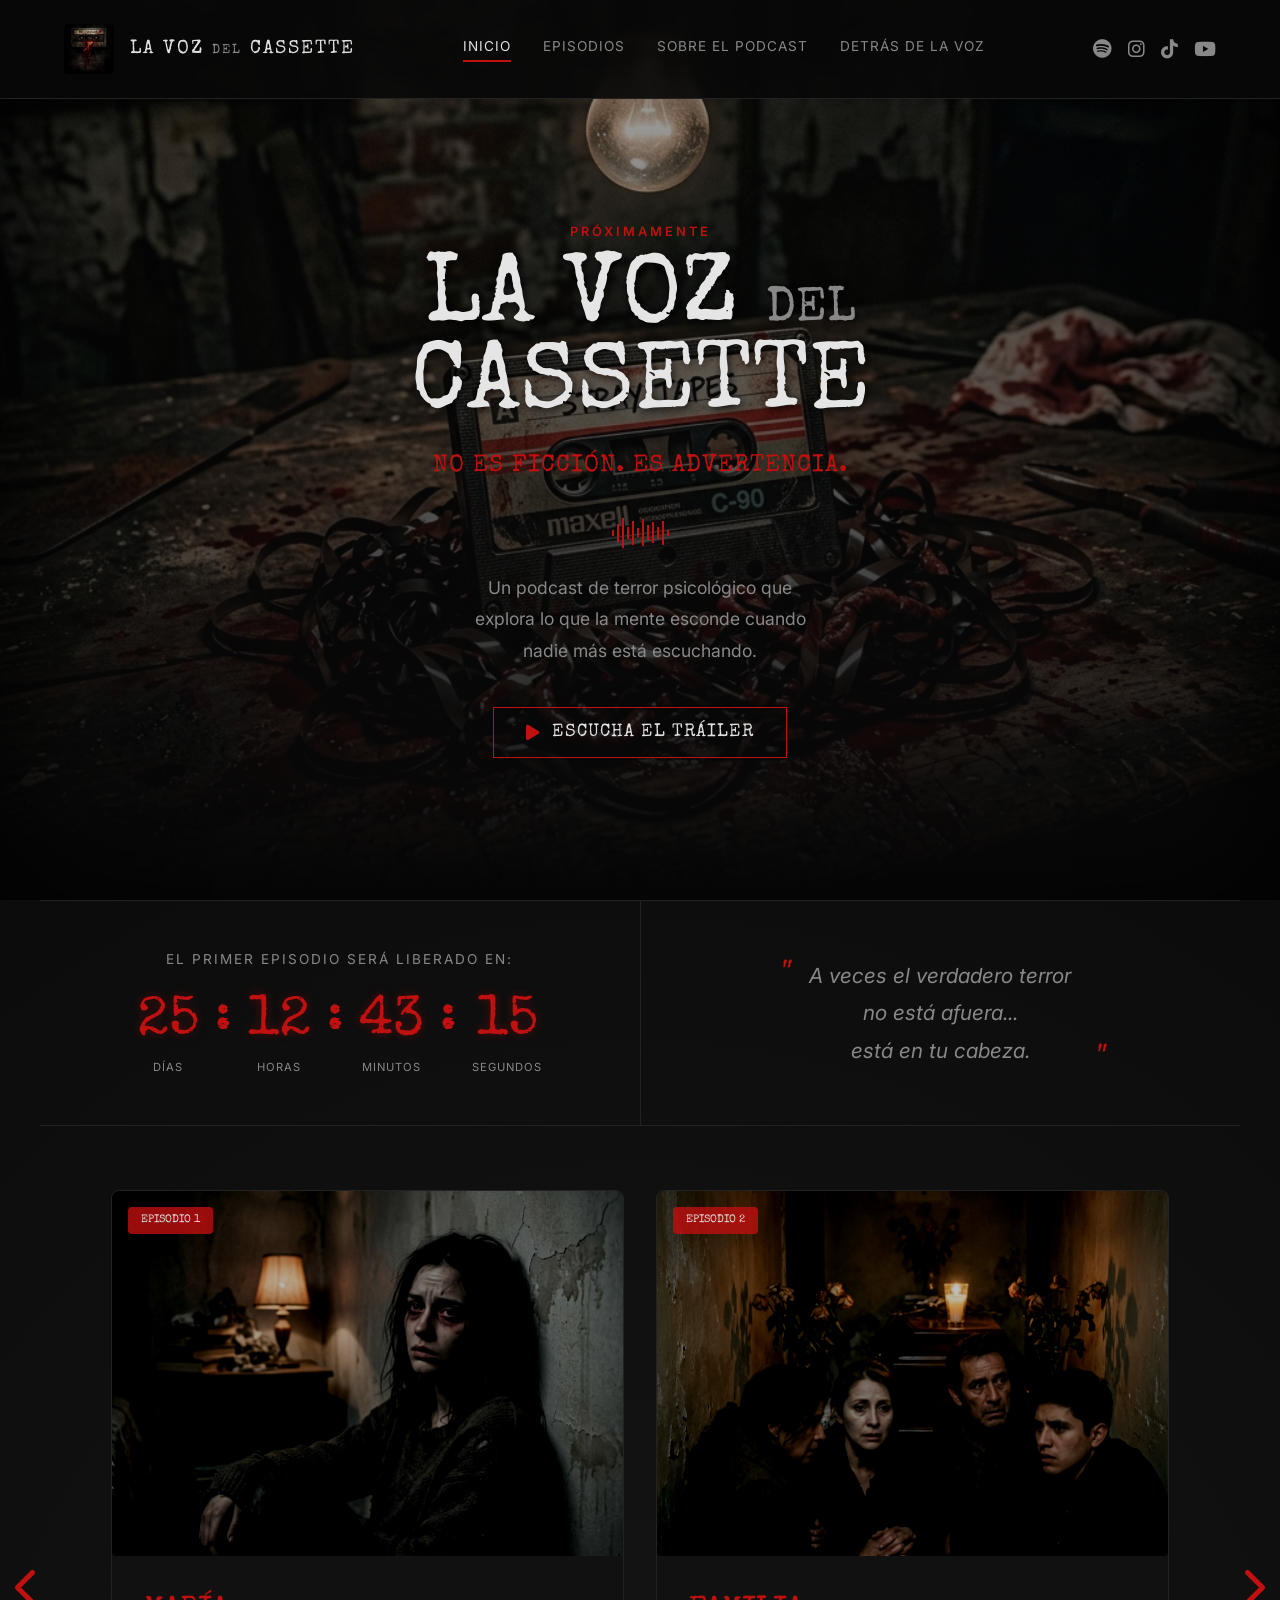
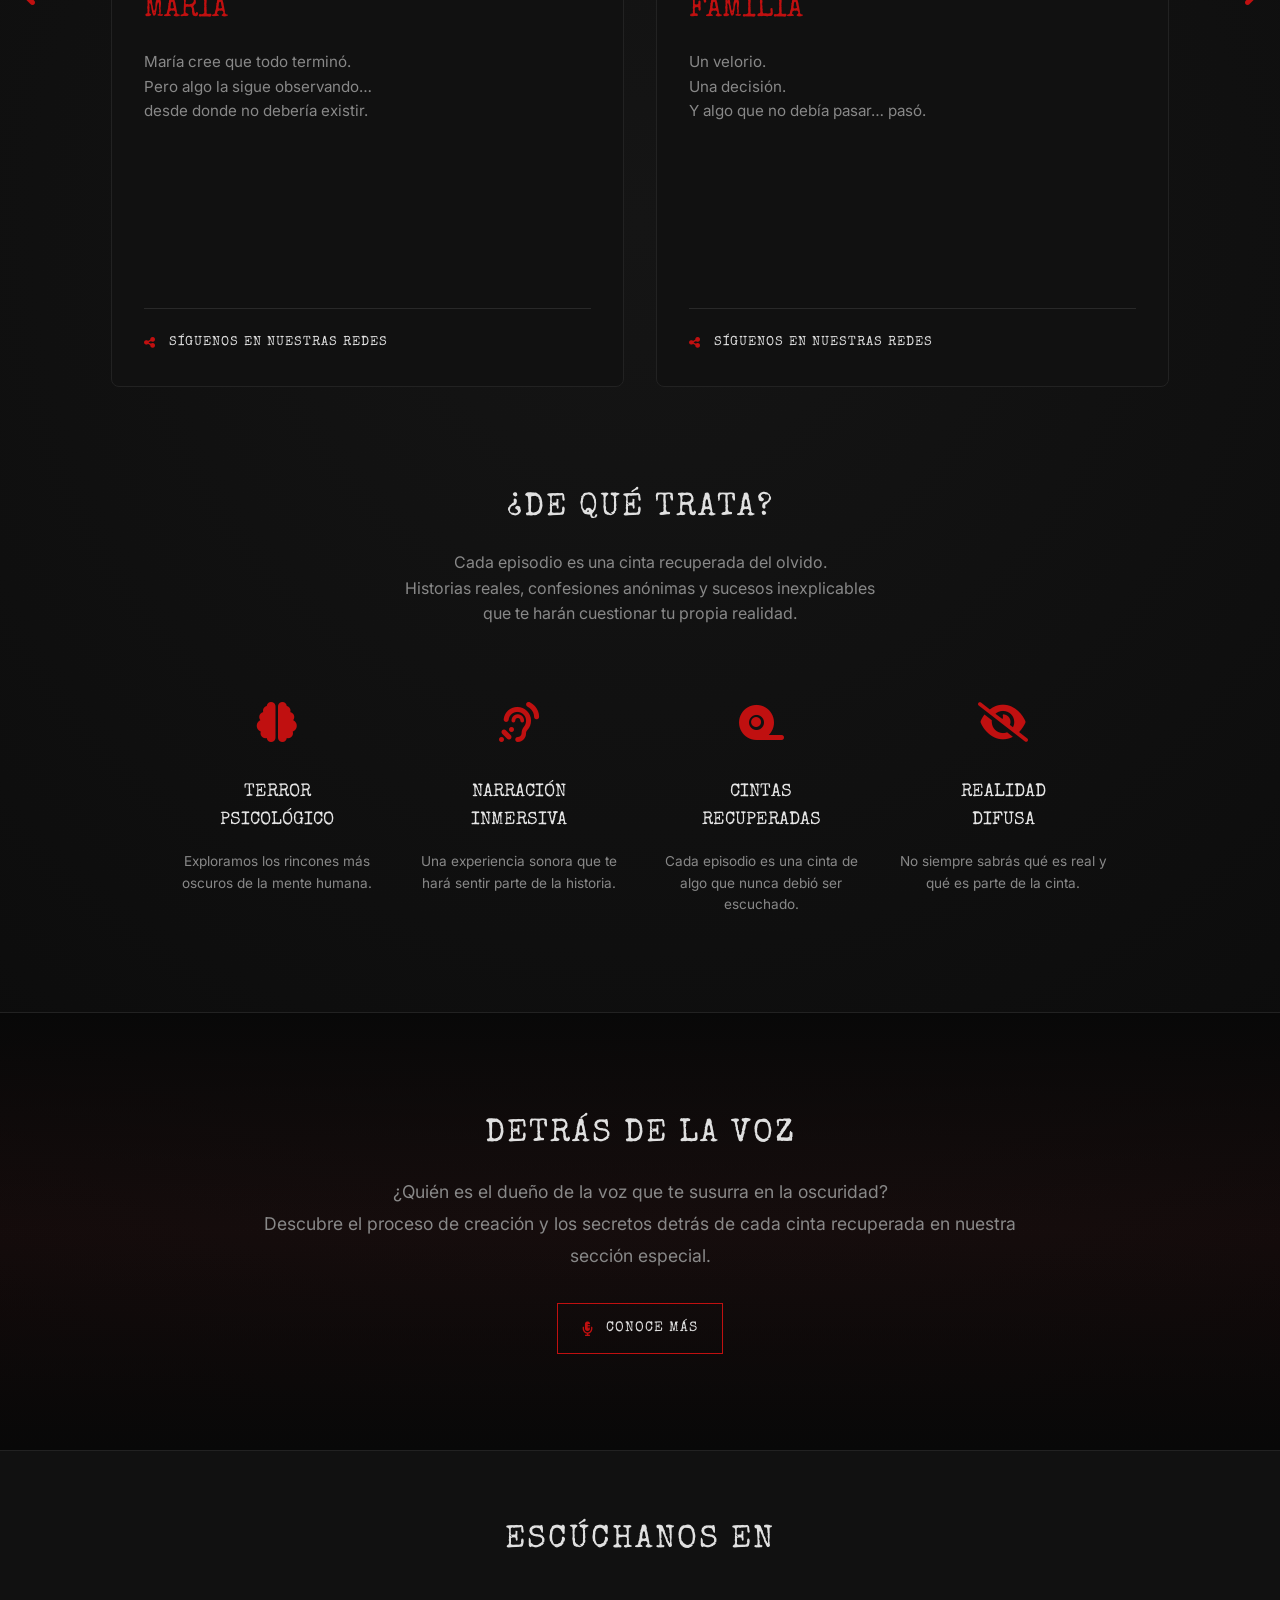
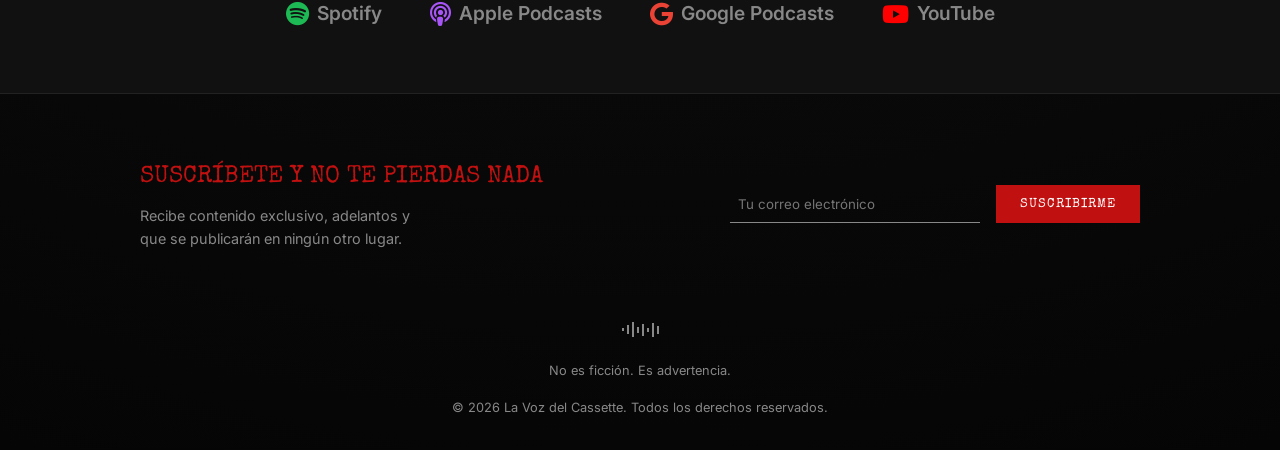
==== commit 7e9c8c37: "Add files via upload" ====
--- a/index.html
+++ b/index.html
@@ -55,7 +55,7 @@
                     <span></span><span></span><span></span><span></span><span></span><span></span><span></span><span></span><span></span><span></span><span></span><span></span>
                 </div>
                 <p class="hero-desc">Un podcast de terror psicológico que<br>explora lo que la mente esconde cuando<br>nadie más está escuchando.</p>
-                <button class="cta-btn primary-btn">
+                <button id="trailer-btn" class="cta-btn primary-btn">
                     <i class="fa-solid fa-play"></i> ESCUCHA EL TRÁILER
                 </button>
             </div>
@@ -214,6 +214,8 @@
         </div>
     </footer>
 
+    <audio id="trailer-audio" src="assets/audio/piloto.mpeg"></audio>
+
     <script src="script.js"></script>
 </body>
 </html>
